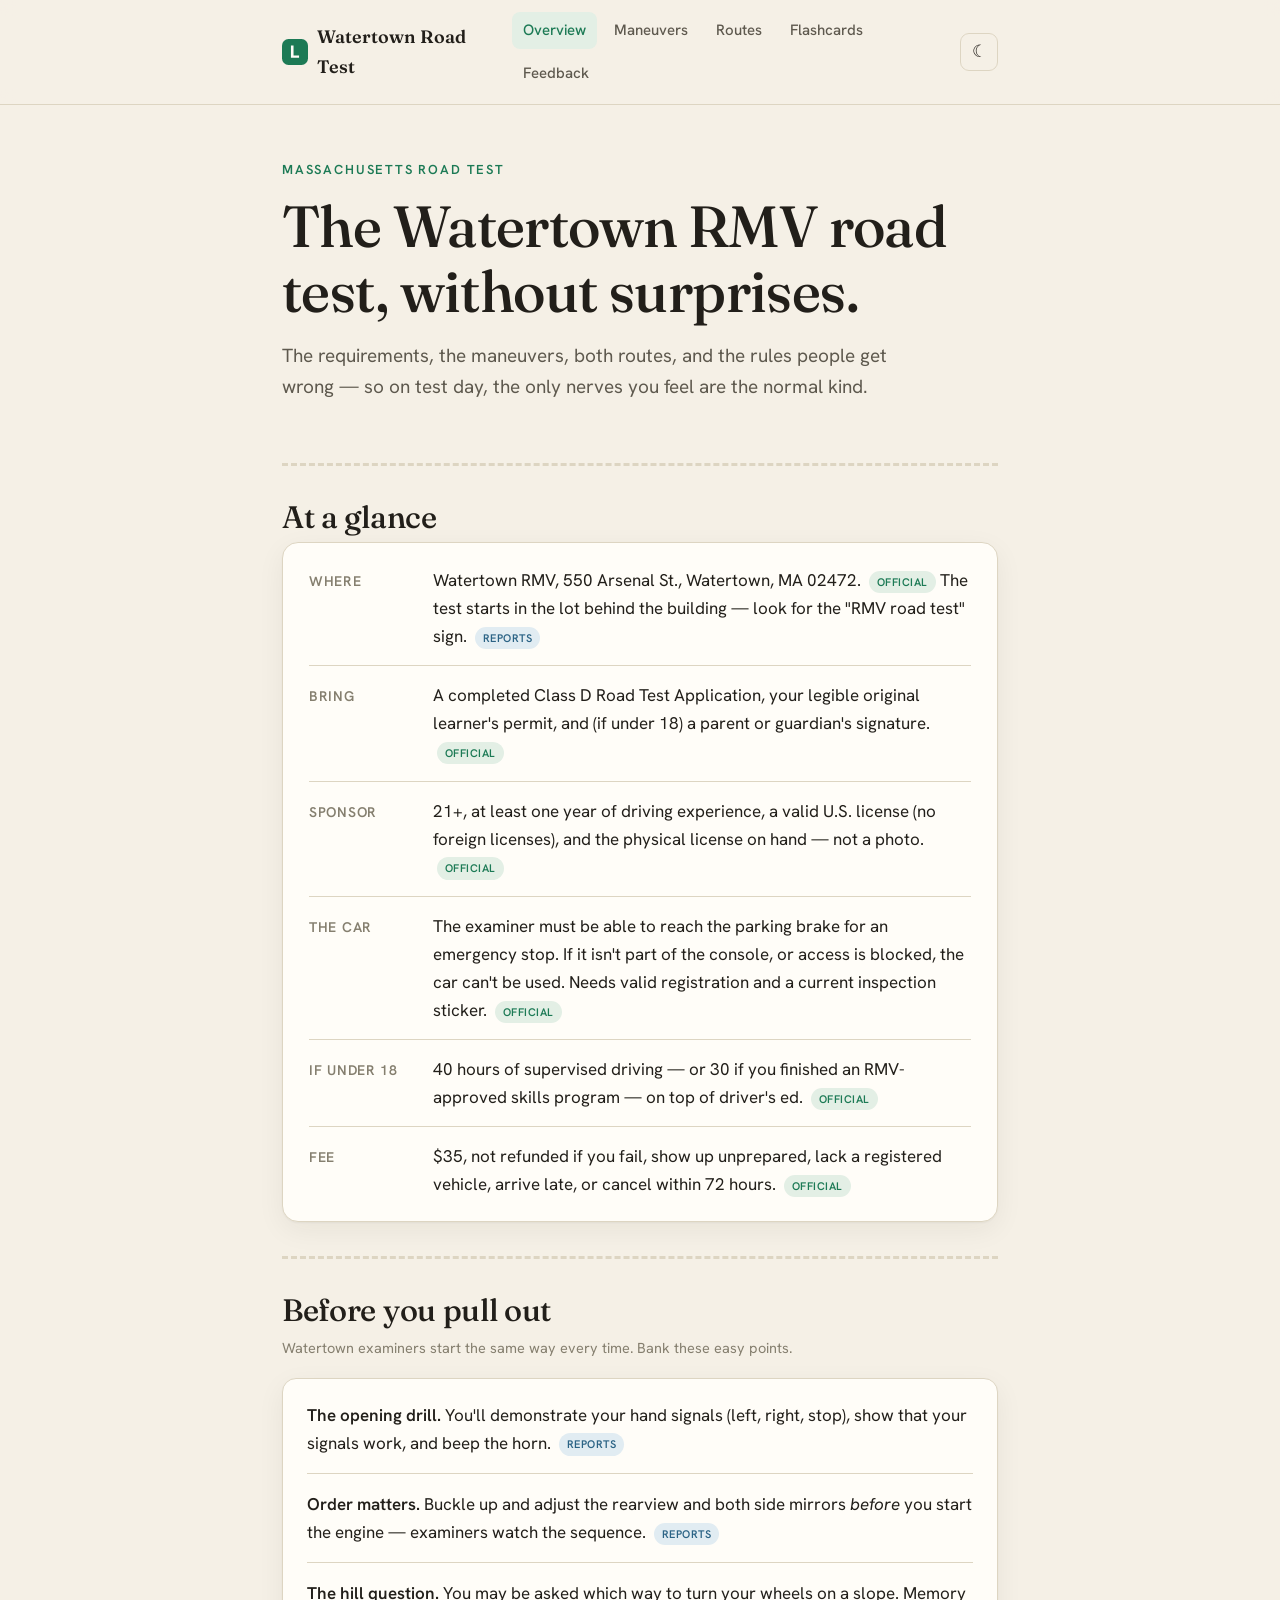
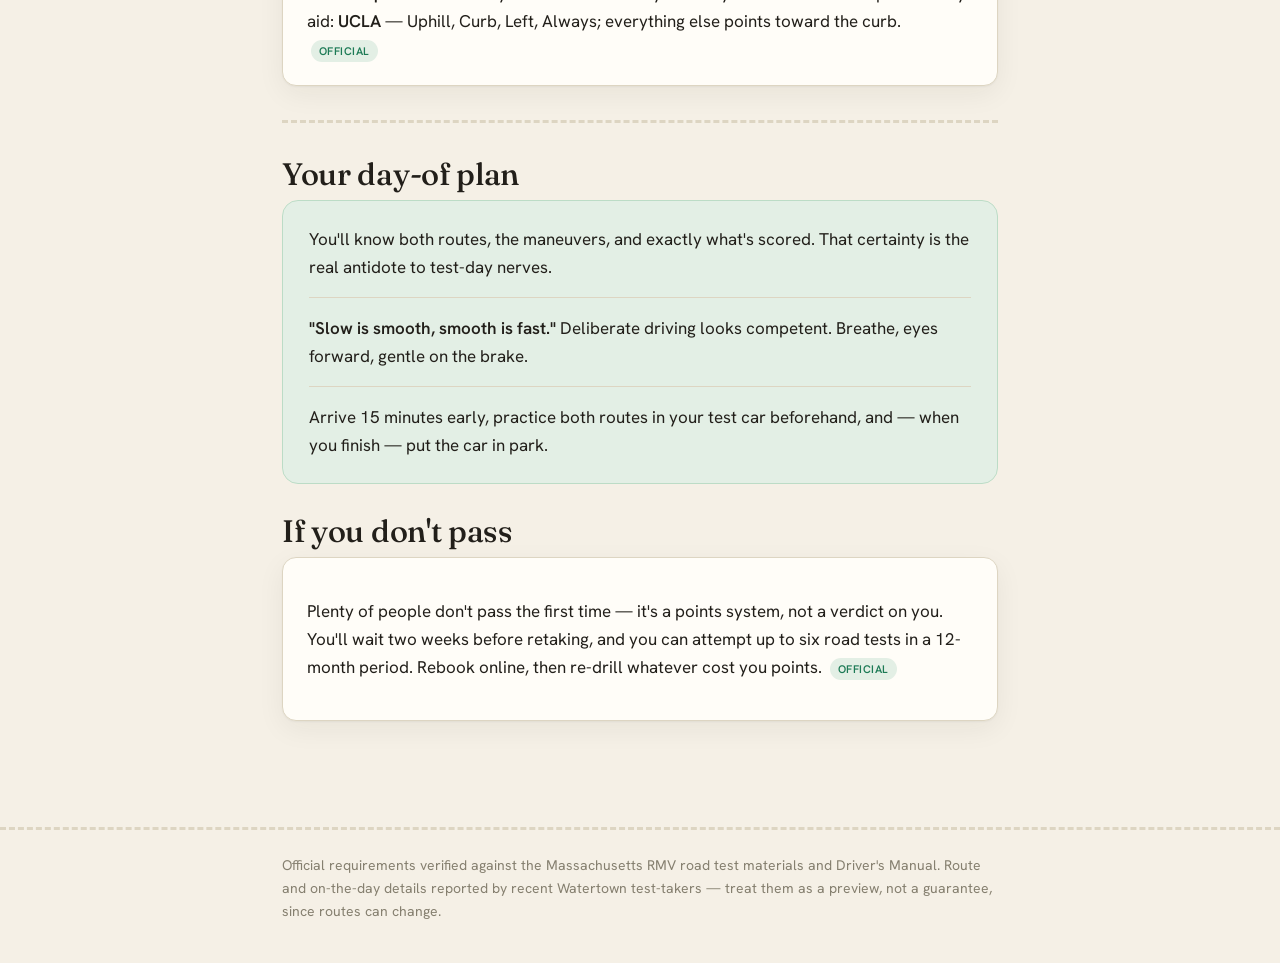
==== index.html @ 4a4996af "didn't realise that code was worked on locally and not part of this repo sop moved the files into th" ====
<!DOCTYPE html>
<html lang="en">
<head>
<meta charset="UTF-8">
<meta name="viewport" content="width=device-width, initial-scale=1.0">
<title>Watertown RMV Road Test Guide — What to Expect</title>
<meta name="description" content="A free, calm, in-depth guide to the Massachusetts road test at the Watertown RMV: requirements, maneuvers, both routes, and the rules people get wrong.">
<!-- Open Graph -->
<meta property="og:type" content="website">
<meta property="og:title" content="Watertown RMV Road Test Guide — What to Expect">
<meta property="og:description" content="Routes, maneuvers, scored items, and car requirements for the Watertown road test — so nerves don't decide your result.">
<meta property="og:image" content="og-image.png">
<meta property="og:url" content="https://USERNAME.github.io/watertown-road-test/">
<link rel="icon" href="favicon.svg" type="image/svg+xml">
<link rel="preconnect" href="https://fonts.googleapis.com">
<link rel="preconnect" href="https://fonts.gstatic.com" crossorigin>
<link href="https://fonts.googleapis.com/css2?family=Fraunces:opsz,wght@9..144,400;9..144,500;9..144,600&family=Hanken+Grotesk:wght@400;500;600&display=swap" rel="stylesheet">
<link rel="stylesheet" href="styles.css">
<script>(function(){try{var t=localStorage.getItem('theme');if(t==='dark'||(!t&&matchMedia('(prefers-color-scheme: dark)').matches)){document.documentElement.setAttribute('data-theme','dark');}}catch(e){}})();</script>
</head>
<body>

<header class="site-header">
  <div class="nav-inner">
    <a class="brand" href="index.html"><img src="favicon.svg" alt=""> Watertown Road Test</a>
    <nav class="site-nav" aria-label="Main">
      <a href="index.html" aria-current="page">Overview</a>
      <a href="maneuvers.html">Maneuvers</a>
      <a href="routes.html">Routes</a>
      <a href="flashcards.html">Flashcards</a>
      <a href="contact.html">Feedback</a>
    </nav>
    <button class="theme-toggle" id="themeToggle" aria-label="Toggle dark mode" aria-pressed="false">&#9790;</button>
  </div>
</header>

<main>
  <div class="wrap">
    <section class="hero reveal">
      <p class="eyebrow">Massachusetts road test</p>
      <h1>The Watertown RMV road test, without surprises.</h1>
      <p class="promise">The requirements, the maneuvers, both routes, and the rules people get wrong — so on test day, the only nerves you feel are the normal kind.</p>
    </section>

    <hr class="lane">

    <section class="reveal" aria-labelledby="glance-h">
      <h2 id="glance-h">At a glance</h2>
      <div class="glance">
        <dl>
          <div class="row"><dt>Where</dt><dd>Watertown RMV, 550 Arsenal St., Watertown, MA 02472. <span class="src off">Official</span> The test starts in the lot behind the building — look for the "RMV road test" sign. <span class="src rep">Reports</span></dd></div>
          <div class="row"><dt>Bring</dt><dd>A completed Class D Road Test Application, your legible original learner's permit, and (if under 18) a parent or guardian's signature. <span class="src off">Official</span></dd></div>
          <div class="row"><dt>Sponsor</dt><dd>21+, at least one year of driving experience, a valid U.S. license (no foreign licenses), and the physical license on hand — not a photo. <span class="src off">Official</span></dd></div>
          <div class="row"><dt>The car</dt><dd>The examiner must be able to reach the parking brake for an emergency stop. If it isn't part of the console, or access is blocked, the car can't be used. Needs valid registration and a current inspection sticker. <span class="src off">Official</span></dd></div>
          <div class="row"><dt>If under 18</dt><dd>40 hours of supervised driving — or 30 if you finished an RMV-approved skills program — on top of driver's ed. <span class="src off">Official</span></dd></div>
          <div class="row"><dt>Fee</dt><dd>$35, not refunded if you fail, show up unprepared, lack a registered vehicle, arrive late, or cancel within 72 hours. <span class="src off">Official</span></dd></div>
        </dl>
      </div>
    </section>

    <hr class="lane">

    <section class="reveal" aria-labelledby="before-h">
      <h2 id="before-h">Before you pull out</h2>
      <p class="sub">Watertown examiners start the same way every time. Bank these easy points.</p>
      <div class="card">
        <ul class="pts">
          <li><b>The opening drill.</b> You'll demonstrate your hand signals (left, right, stop), show that your signals work, and beep the horn. <span class="src rep">Reports</span></li>
          <li><b>Order matters.</b> Buckle up and adjust the rearview and both side mirrors <em>before</em> you start the engine — examiners watch the sequence. <span class="src rep">Reports</span></li>
          <li><b>The hill question.</b> You may be asked which way to turn your wheels on a slope. Memory aid: <b>UCLA</b> — Uphill, Curb, Left, Always; everything else points toward the curb. <span class="src off">Official</span></li>
        </ul>
      </div>
    </section>

    <hr class="lane">

    <section class="reveal" aria-labelledby="day-h">
      <h2 id="day-h">Your day-of plan</h2>
      <div class="calm">
        <ul class="pts">
          <li>You'll know both routes, the maneuvers, and exactly what's scored. That certainty is the real antidote to test-day nerves.</li>
          <li><b>"Slow is smooth, smooth is fast."</b> Deliberate driving looks competent. Breathe, eyes forward, gentle on the brake.</li>
          <li>Arrive 15 minutes early, practice both routes in your test car beforehand, and — when you finish — put the car in park.</li>
        </ul>
      </div>
    </section>

    <section class="reveal" aria-labelledby="fail-h" style="margin-top:24px;">
      <h2 id="fail-h">If you don't pass</h2>
      <div class="card">
        <p style="padding:16px 0;">Plenty of people don't pass the first time — it's a points system, not a verdict on you. You'll wait two weeks before retaking, and you can attempt up to six road tests in a 12-month period. Rebook online, then re-drill whatever cost you points. <span class="src off">Official</span></p>
      </div>
    </section>
  </div>
</main>

<footer class="site-footer">
  <div class="wrap">
    Official requirements verified against the Massachusetts RMV road test materials and Driver's Manual.
    Route and on-the-day details reported by recent Watertown test-takers — treat them as a preview, not a guarantee, since routes can change.
  </div>
</footer>

<script src="theme.js"></script>
</body>
</html>
---- styles.css ----
/* =========================================================================
   Watertown RMV Road Test Guide — shared stylesheet
   Design: warm paper, Fraunces serif headings, green "pass" accent,
   dashed road-lane dividers. Light + dark themes via CSS variables.
   ========================================================================= */

:root{
  --paper:#f5f0e6; --card:#fffdf8; --ink:#221f1a; --soft:#5e594e; --faint:#857f6f;
  --line:#ddd5c2; --go:#1c7a55; --go-soft:#e3efe5; --go-line:#bcdcc6;
  --warn:#9a5d0e; --warn-soft:#f6ead3; --alert:#9e362c; --alert-soft:#f4e1dc;
  --report:#2b6385; --report-soft:#e1ecf2;
  --scored-bg:#1c7a55; --scored-text:#f4faf5; --scored-soft:#cfe7d6;
  --shadow:0 1px 2px rgba(40,35,25,.05),0 8px 28px rgba(40,35,25,.06);
}
:root[data-theme="dark"]{
  --paper:#1a1815; --card:#24211c; --ink:#efeadf; --soft:#bbb4a4; --faint:#8f8878;
  --line:#39342c; --go:#5cc093; --go-soft:#1f3a2c; --go-line:#315a45;
  --warn:#d79a4a; --warn-soft:#3a2f1c; --alert:#e08b80; --alert-soft:#3a241f;
  --report:#7fb4d6; --report-soft:#1e2f3a;
  --scored-bg:#1d6e4e; --scored-text:#f1faf4; --scored-soft:#bfe0cc;
  --shadow:0 1px 2px rgba(0,0,0,.3),0 8px 28px rgba(0,0,0,.35);
}

*{box-sizing:border-box;}
html{scroll-behavior:smooth;}
body{
  margin:0; background:var(--paper); color:var(--ink);
  font-family:"Hanken Grotesk",system-ui,sans-serif; font-size:17px; line-height:1.65;
  -webkit-font-smoothing:antialiased; transition:background .25s ease,color .25s ease;
}
h1,h2,h3{font-family:"Fraunces",Georgia,serif; font-weight:500; line-height:1.12; letter-spacing:-.01em;}
a{color:var(--go);}
.wrap{max-width:760px; margin:0 auto; padding:0 22px;}
.sr-only{position:absolute;width:1px;height:1px;padding:0;margin:-1px;overflow:hidden;clip:rect(0 0 0 0);border:0;}

/* ---- Header / nav (flexbox) ------------------------------------------- */
.site-header{position:sticky; top:0; z-index:20; background:color-mix(in srgb,var(--paper) 88%,transparent);
  backdrop-filter:blur(8px); border-bottom:1px solid var(--line);}
.nav-inner{max-width:760px; margin:0 auto; padding:12px 22px; display:flex; align-items:center; gap:16px;}
.brand{display:flex; align-items:center; gap:9px; font-family:"Fraunces",serif; font-weight:600; font-size:18px; color:var(--ink); text-decoration:none; margin-right:auto;}
.brand img{width:26px; height:26px;}
.site-nav{display:flex; gap:6px; flex-wrap:wrap;}
.site-nav a{text-decoration:none; color:var(--soft); font-size:15px; font-weight:500;
  padding:6px 11px; border-radius:8px; transition:background .15s,color .15s;}
.site-nav a:hover{background:var(--go-soft); color:var(--go);}
.site-nav a[aria-current="page"]{color:var(--go); background:var(--go-soft);}
.theme-toggle{flex:none; background:none; border:1px solid var(--line); color:var(--ink);
  width:38px; height:38px; border-radius:9px; cursor:pointer; font-size:17px; line-height:1;
  display:grid; place-items:center; transition:background .15s,border-color .15s;}
.theme-toggle:hover{background:var(--go-soft); border-color:var(--go-line);}

/* ---- Hero ------------------------------------------------------------- */
.hero{padding:54px 0 26px;}
.eyebrow{font-size:13px; letter-spacing:.14em; text-transform:uppercase; color:var(--go); font-weight:600; margin:0 0 14px;}
.hero h1{font-size:clamp(36px,7.5vw,58px); margin:0 0 16px;}
.promise{font-size:19px; color:var(--soft); margin:0; max-width:32em;}

main{display:block; padding-bottom:70px;}
section{margin:0 0 6px; scroll-margin-top:80px;}
h2{font-size:clamp(24px,5vw,31px); margin:30px 0 8px;}
.sub{color:var(--faint); font-size:14.5px; margin:0 0 18px;}

.lane{height:0; border:0; border-top:3px dashed var(--line); margin:34px 0;}

/* ---- Source badges ---------------------------------------------------- */
.src{display:inline-flex; align-items:center; font-size:11px; font-weight:600; letter-spacing:.04em;
  text-transform:uppercase; padding:2px 8px; border-radius:20px; vertical-align:middle; margin-left:4px; white-space:nowrap;}
.src.off{background:var(--go-soft); color:var(--go);}
.src.rep{background:var(--report-soft); color:var(--report);}

/* ---- Cards ------------------------------------------------------------ */
.card{background:var(--card); border:1px solid var(--line); border-radius:14px; padding:6px 24px; box-shadow:var(--shadow);}
.pts{list-style:none; margin:0; padding:0;}
.pts>li{padding:16px 0; border-bottom:1px solid var(--line);}
.pts>li:last-child{border-bottom:0;}
.pts b{font-weight:600;}

/* At a glance (grid) */
.glance{background:var(--card); border:1px solid var(--line); border-radius:16px; box-shadow:var(--shadow); padding:8px 26px;}
.glance dl{margin:0;}
.glance .row{display:grid; grid-template-columns:108px 1fr; gap:16px; padding:15px 0; border-bottom:1px solid var(--line); align-items:baseline;}
.glance .row:last-child{border-bottom:0;}
.glance dt{color:var(--faint); font-size:14px; font-weight:600; text-transform:uppercase; letter-spacing:.05em;}
.glance dd{margin:0;}
@media(max-width:520px){.glance .row{grid-template-columns:1fr; gap:2px;}}

/* Scored centerpiece */
.scored{background:var(--scored-bg); color:var(--scored-text); border-radius:18px; padding:28px 28px 30px; margin:14px 0; box-shadow:0 10px 34px rgba(28,122,85,.22);}
.scored h2{color:#fff; margin-top:6px;}
.scored .sub{color:var(--scored-soft);}
.scored ul{list-style:none; margin:16px 0 0; padding:0;}
.scored li{display:flex; gap:14px; padding:13px 0; border-top:1px solid rgba(255,255,255,.16); align-items:flex-start;}
.scored li:first-child{border-top:0;}
.check{flex:none; width:24px; height:24px; border-radius:50%; background:rgba(255,255,255,.16); display:grid; place-items:center; margin-top:2px; font-size:14px;}
.scored .note{color:var(--scored-soft); font-size:15px;}
.big{outline:2px solid rgba(255,255,255,.5); outline-offset:5px; border-radius:6px;}

.official-list{columns:2; column-gap:28px; list-style:none; margin:0; padding:0; font-size:15.5px;}
.official-list li{padding:6px 0 6px 20px; position:relative; break-inside:avoid;}
.official-list li::before{content:""; position:absolute; left:0; top:13px; width:7px; height:7px; border-radius:50%; background:var(--go-line);}
@media(max-width:520px){.official-list{columns:1;}}

/* Maneuver accordions */
details{background:var(--card); border:1px solid var(--line); border-radius:14px; margin:0 0 12px; overflow:hidden; box-shadow:var(--shadow);}
summary{cursor:pointer; padding:18px 22px; font-family:"Fraunces",serif; font-size:21px; font-weight:500; list-style:none; display:flex; align-items:center; gap:12px;}
summary::-webkit-details-marker{display:none;}
summary::before{content:""; width:9px; height:9px; border-right:2px solid var(--go); border-bottom:2px solid var(--go); transform:rotate(-45deg); transition:transform .2s; flex:none;}
details[open] summary::before{transform:rotate(45deg);}
details .body{padding:0 22px 20px;}
details .body p{margin:0 0 10px;}
.fail{color:var(--alert); font-weight:500;}

/* Routes */
.routecard{background:var(--card); border:1px solid var(--line); border-radius:14px; box-shadow:var(--shadow); padding:20px 24px; margin:0 0 16px;}
.routecard h3{font-size:20px; margin:0 0 4px;}
.routecard .tagline{color:var(--faint); font-size:14px; margin:0 0 16px;}
ol.route{list-style:none; counter-reset:step; margin:0; padding:0;}
ol.route li{counter-increment:step; position:relative; padding:0 0 22px 48px;}
ol.route li::before{content:counter(step); position:absolute; left:0; top:0; width:30px; height:30px; border-radius:50%; background:var(--go-soft); color:var(--go); border:1px solid var(--go-line); display:grid; place-items:center; font-weight:600; font-size:15px;}
ol.route li::after{content:""; position:absolute; left:14px; top:32px; bottom:2px; width:2px; background:var(--line);}
ol.route li:last-child::after{display:none;}
.caveat{background:var(--report-soft); border-left:3px solid var(--report); border-radius:0 10px 10px 0; padding:13px 18px; color:var(--report); font-size:15px; margin:0 0 22px;}

ol.rank{list-style:none; counter-reset:r; margin:0; padding:0;}
ol.rank li{counter-increment:r; display:flex; gap:16px; align-items:baseline; padding:14px 0; border-bottom:1px solid var(--line);}
ol.rank li:last-child{border-bottom:0;}
ol.rank li::before{content:counter(r); font-family:"Fraunces",serif; font-size:26px; color:var(--alert); font-weight:600; flex:none; width:26px;}

/* Rules Q&A */
.qa{padding:18px 0; border-bottom:1px solid var(--line);}
.qa:last-child{border-bottom:0;}
.qa .q{font-weight:600; margin:0 0 4px;}
.qa .a{margin:0; color:var(--soft);}

.calm{background:var(--go-soft); border-radius:16px; padding:8px 26px; border:1px solid var(--go-line);}

/* ---- Flashcards (grid + flip animation) ------------------------------- */
.flash-grid{display:grid; grid-template-columns:repeat(auto-fill,minmax(240px,1fr)); gap:16px; margin-top:6px;}
.flash{background:transparent; border:0; padding:0; perspective:1000px; height:150px; cursor:pointer; font:inherit; text-align:left;}
.flash-inner{position:relative; width:100%; height:100%; transition:transform .5s cubic-bezier(.2,.7,.2,1); transform-style:preserve-3d;}
.flash[aria-pressed="true"] .flash-inner{transform:rotateY(180deg);}
.flash-face{position:absolute; inset:0; backface-visibility:hidden; border-radius:14px; padding:18px; display:flex; flex-direction:column; justify-content:center; box-shadow:var(--shadow); border:1px solid var(--line);}
.flash-front{background:var(--card);}
.flash-front .label{font-size:12px; text-transform:uppercase; letter-spacing:.08em; color:var(--faint); margin:0 0 8px;}
.flash-front .q{font-family:"Fraunces",serif; font-size:18px; margin:0;}
.flash-back{background:var(--go-soft); border-color:var(--go-line); transform:rotateY(180deg);}
.flash-back p{margin:0; font-size:15px; color:var(--ink);}
.flash .hint{margin-top:auto; font-size:12px; color:var(--faint);}

/* ---- Contact form ----------------------------------------------------- */
.form-card{background:var(--card); border:1px solid var(--line); border-radius:16px; box-shadow:var(--shadow); padding:26px;}
.field{margin:0 0 18px;}
.field label{display:block; font-weight:600; font-size:15px; margin:0 0 6px;}
.field input,.field select,.field textarea{
  width:100%; font:inherit; color:var(--ink); background:var(--paper);
  border:1px solid var(--line); border-radius:10px; padding:11px 13px; transition:border-color .15s,box-shadow .15s;}
.field input:focus,.field select:focus,.field textarea:focus{outline:none; border-color:var(--go); box-shadow:0 0 0 3px var(--go-soft);}
.field .help{font-size:13px; color:var(--faint); margin:5px 0 0;}
.btn{background:var(--go); color:#fff; border:0; border-radius:10px; padding:12px 22px; font:inherit; font-weight:600; cursor:pointer; transition:filter .15s,transform .05s;}
.btn:hover{filter:brightness(1.06);}
.btn:active{transform:translateY(1px);}
.form-status{margin:14px 0 0; font-size:15px; color:var(--go); font-weight:500;}

/* ---- Footer ----------------------------------------------------------- */
.site-footer{border-top:3px dashed var(--line); margin-top:30px;}
.site-footer .wrap{padding-top:24px; padding-bottom:40px; color:var(--faint); font-size:14px;}
.site-footer a{color:var(--go);}

/* ---- Motion & accessibility ------------------------------------------ */
:focus-visible{outline:3px solid var(--go); outline-offset:2px; border-radius:4px;}
@media (prefers-reduced-motion: no-preference){
  .reveal{opacity:0; transform:translateY(14px); animation:rise .7s cubic-bezier(.2,.7,.2,1) forwards;}
  @keyframes rise{to{opacity:1; transform:none;}}
}
@media (prefers-reduced-motion: reduce){
  *{animation-duration:.001ms !important; transition-duration:.001ms !important;}
}
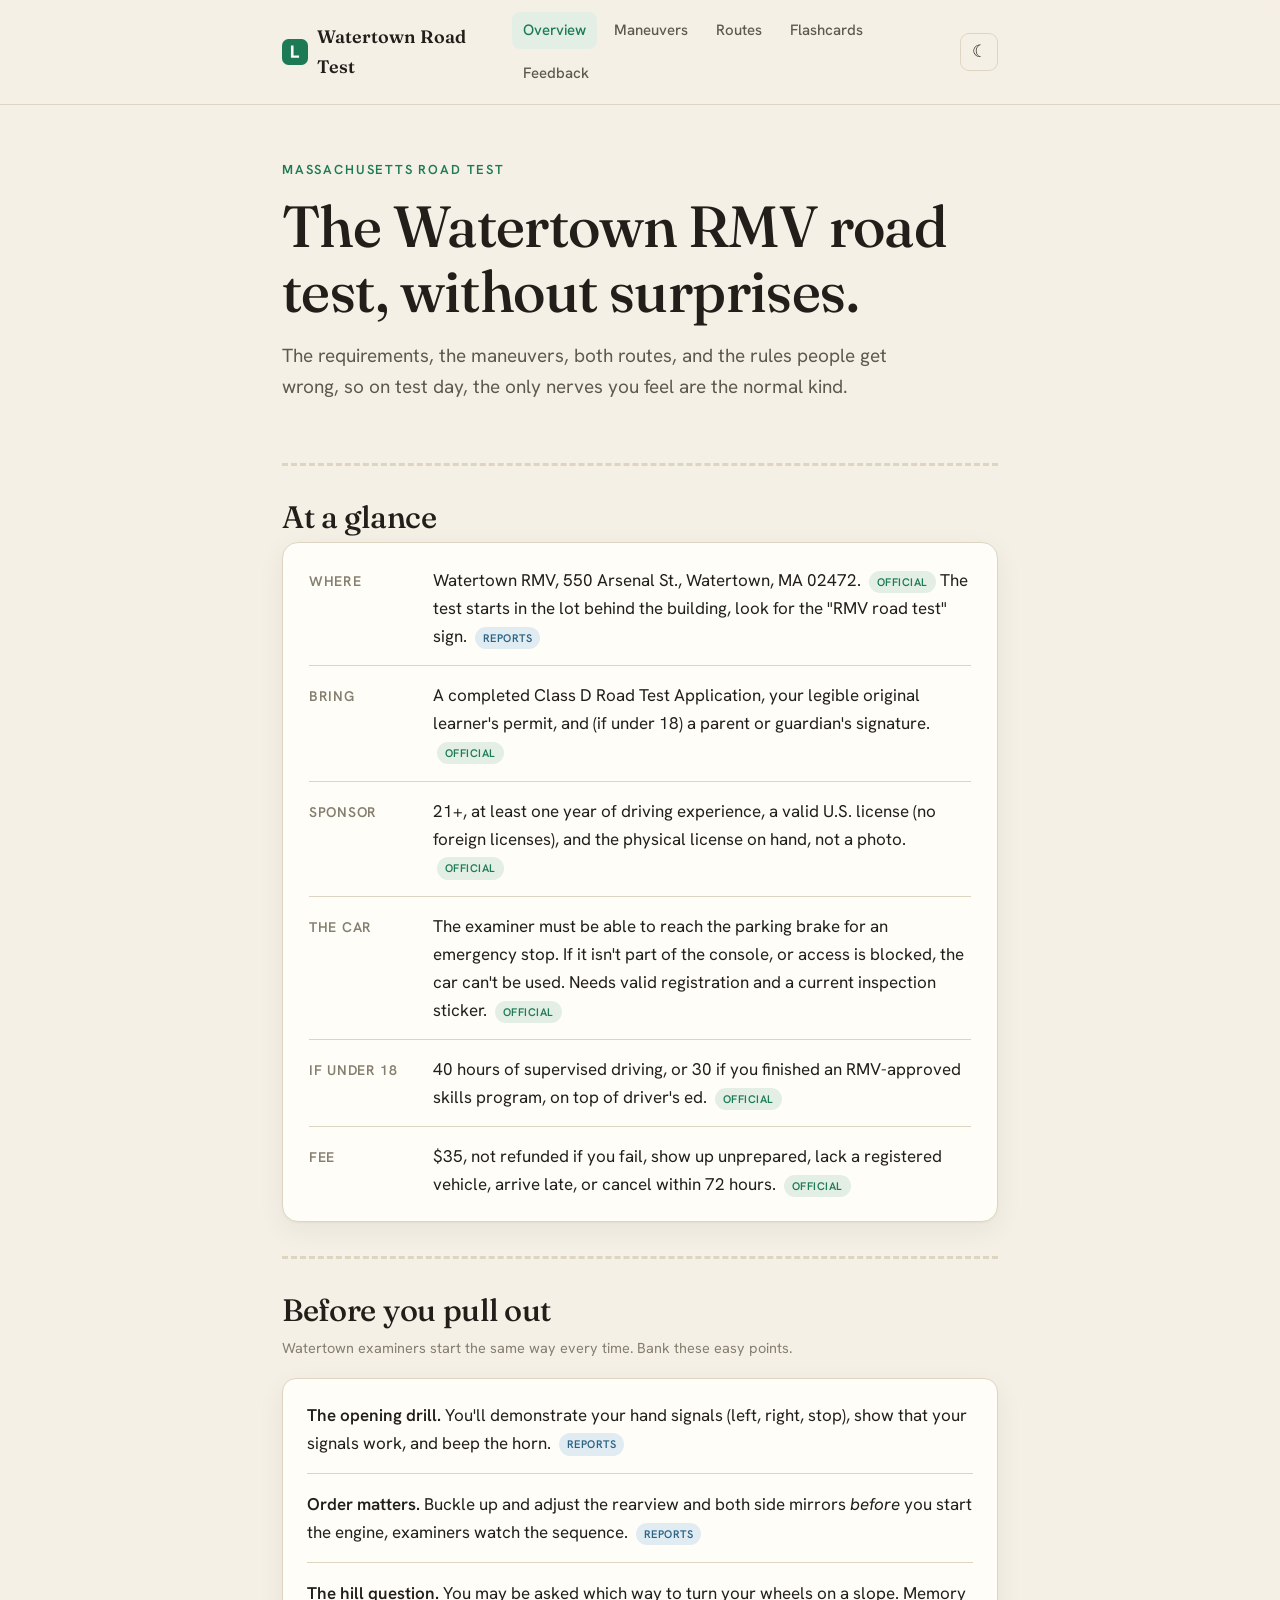
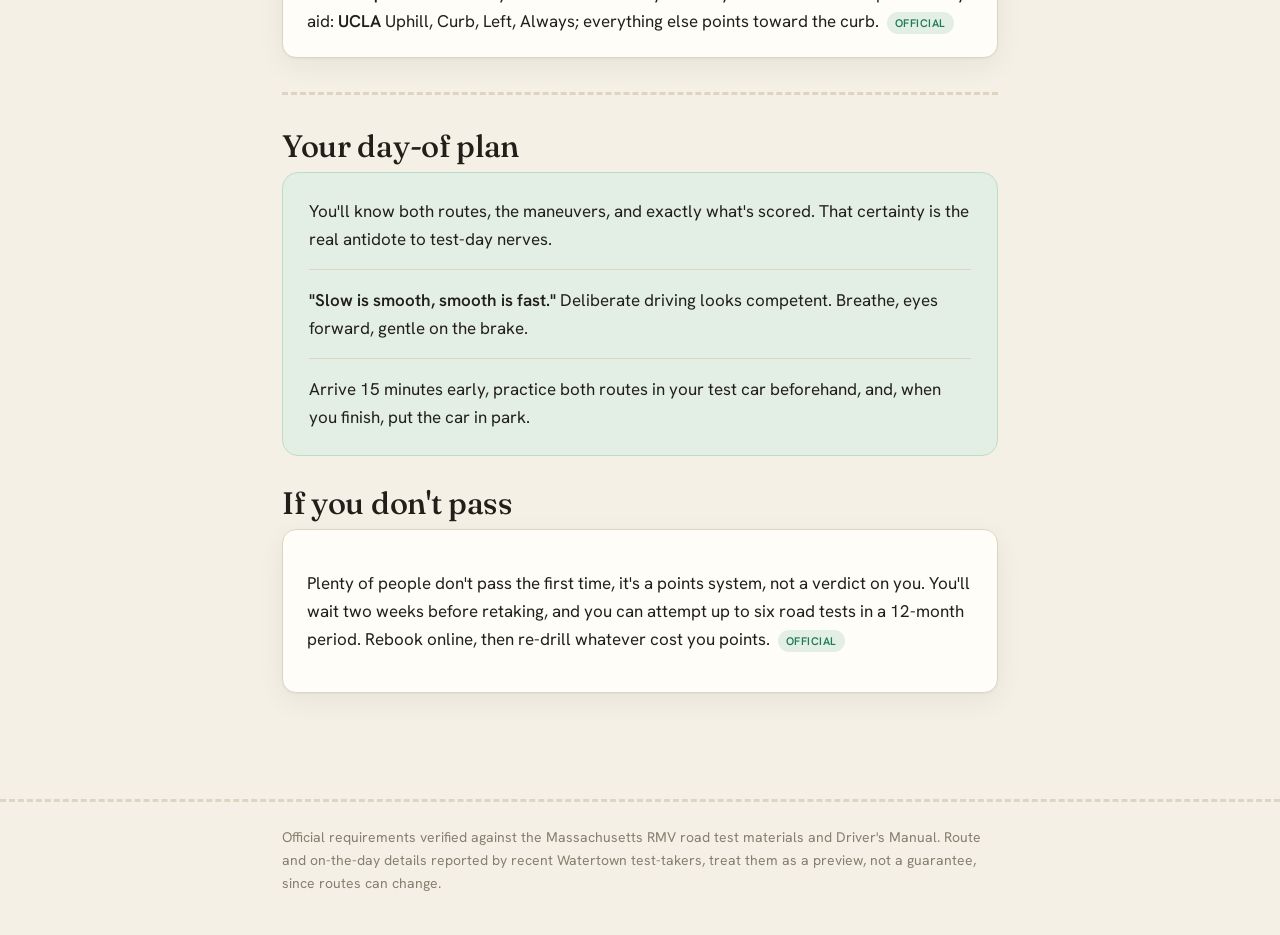
==== commit f35c0a9e: "Made changes to code based off feedback" ====
--- a/index.html
+++ b/index.html
@@ -3,12 +3,12 @@
 <head>
 <meta charset="UTF-8">
 <meta name="viewport" content="width=device-width, initial-scale=1.0">
-<title>Watertown RMV Road Test Guide — What to Expect</title>
+<title>Watertown RMV Road Test Guide, What to Expect</title>
 <meta name="description" content="A free, calm, in-depth guide to the Massachusetts road test at the Watertown RMV: requirements, maneuvers, both routes, and the rules people get wrong.">
-<!-- Open Graph -->
+
 <meta property="og:type" content="website">
-<meta property="og:title" content="Watertown RMV Road Test Guide — What to Expect">
-<meta property="og:description" content="Routes, maneuvers, scored items, and car requirements for the Watertown road test — so nerves don't decide your result.">
+<meta property="og:title" content="Watertown RMV Road Test Guide, What to Expect">
+<meta property="og:description" content="Routes, maneuvers, scored items, and car requirements for the Watertown road test, so nerves don't decide your result.">
 <meta property="og:image" content="og-image.png">
 <meta property="og:url" content="https://USERNAME.github.io/watertown-road-test/">
 <link rel="icon" href="favicon.svg" type="image/svg+xml">
@@ -39,7 +39,7 @@
     <section class="hero reveal">
       <p class="eyebrow">Massachusetts road test</p>
       <h1>The Watertown RMV road test, without surprises.</h1>
-      <p class="promise">The requirements, the maneuvers, both routes, and the rules people get wrong — so on test day, the only nerves you feel are the normal kind.</p>
+      <p class="promise">The requirements, the maneuvers, both routes, and the rules people get wrong, so on test day, the only nerves you feel are the normal kind.</p>
     </section>
 
     <hr class="lane">
@@ -48,11 +48,11 @@
       <h2 id="glance-h">At a glance</h2>
       <div class="glance">
         <dl>
-          <div class="row"><dt>Where</dt><dd>Watertown RMV, 550 Arsenal St., Watertown, MA 02472. <span class="src off">Official</span> The test starts in the lot behind the building — look for the "RMV road test" sign. <span class="src rep">Reports</span></dd></div>
+          <div class="row"><dt>Where</dt><dd>Watertown RMV, 550 Arsenal St., Watertown, MA 02472. <span class="src off">Official</span> The test starts in the lot behind the building, look for the "RMV road test" sign. <span class="src rep">Reports</span></dd></div>
           <div class="row"><dt>Bring</dt><dd>A completed Class D Road Test Application, your legible original learner's permit, and (if under 18) a parent or guardian's signature. <span class="src off">Official</span></dd></div>
-          <div class="row"><dt>Sponsor</dt><dd>21+, at least one year of driving experience, a valid U.S. license (no foreign licenses), and the physical license on hand — not a photo. <span class="src off">Official</span></dd></div>
+          <div class="row"><dt>Sponsor</dt><dd>21+, at least one year of driving experience, a valid U.S. license (no foreign licenses), and the physical license on hand, not a photo. <span class="src off">Official</span></dd></div>
           <div class="row"><dt>The car</dt><dd>The examiner must be able to reach the parking brake for an emergency stop. If it isn't part of the console, or access is blocked, the car can't be used. Needs valid registration and a current inspection sticker. <span class="src off">Official</span></dd></div>
-          <div class="row"><dt>If under 18</dt><dd>40 hours of supervised driving — or 30 if you finished an RMV-approved skills program — on top of driver's ed. <span class="src off">Official</span></dd></div>
+          <div class="row"><dt>If under 18</dt><dd>40 hours of supervised driving, or 30 if you finished an RMV-approved skills program, on top of driver's ed. <span class="src off">Official</span></dd></div>
           <div class="row"><dt>Fee</dt><dd>$35, not refunded if you fail, show up unprepared, lack a registered vehicle, arrive late, or cancel within 72 hours. <span class="src off">Official</span></dd></div>
         </dl>
       </div>
@@ -66,8 +66,8 @@
       <div class="card">
         <ul class="pts">
           <li><b>The opening drill.</b> You'll demonstrate your hand signals (left, right, stop), show that your signals work, and beep the horn. <span class="src rep">Reports</span></li>
-          <li><b>Order matters.</b> Buckle up and adjust the rearview and both side mirrors <em>before</em> you start the engine — examiners watch the sequence. <span class="src rep">Reports</span></li>
-          <li><b>The hill question.</b> You may be asked which way to turn your wheels on a slope. Memory aid: <b>UCLA</b> — Uphill, Curb, Left, Always; everything else points toward the curb. <span class="src off">Official</span></li>
+          <li><b>Order matters.</b> Buckle up and adjust the rearview and both side mirrors <em>before</em> you start the engine, examiners watch the sequence. <span class="src rep">Reports</span></li>
+          <li><b>The hill question.</b> You may be asked which way to turn your wheels on a slope. Memory aid: <b>UCLA</b> Uphill, Curb, Left, Always; everything else points toward the curb. <span class="src off">Official</span></li>
         </ul>
       </div>
     </section>
@@ -80,7 +80,7 @@
         <ul class="pts">
           <li>You'll know both routes, the maneuvers, and exactly what's scored. That certainty is the real antidote to test-day nerves.</li>
           <li><b>"Slow is smooth, smooth is fast."</b> Deliberate driving looks competent. Breathe, eyes forward, gentle on the brake.</li>
-          <li>Arrive 15 minutes early, practice both routes in your test car beforehand, and — when you finish — put the car in park.</li>
+          <li>Arrive 15 minutes early, practice both routes in your test car beforehand, and, when you finish, put the car in park.</li>
         </ul>
       </div>
     </section>
@@ -88,7 +88,7 @@
     <section class="reveal" aria-labelledby="fail-h" style="margin-top:24px;">
       <h2 id="fail-h">If you don't pass</h2>
       <div class="card">
-        <p style="padding:16px 0;">Plenty of people don't pass the first time — it's a points system, not a verdict on you. You'll wait two weeks before retaking, and you can attempt up to six road tests in a 12-month period. Rebook online, then re-drill whatever cost you points. <span class="src off">Official</span></p>
+        <p style="padding:16px 0;">Plenty of people don't pass the first time, it's a points system, not a verdict on you. You'll wait two weeks before retaking, and you can attempt up to six road tests in a 12-month period. Rebook online, then re-drill whatever cost you points. <span class="src off">Official</span></p>
       </div>
     </section>
   </div>
@@ -97,7 +97,7 @@
 <footer class="site-footer">
   <div class="wrap">
     Official requirements verified against the Massachusetts RMV road test materials and Driver's Manual.
-    Route and on-the-day details reported by recent Watertown test-takers — treat them as a preview, not a guarantee, since routes can change.
+    Route and on-the-day details reported by recent Watertown test-takers, treat them as a preview, not a guarantee, since routes can change.
   </div>
 </footer>
 
--- a/styles.css
+++ b/styles.css
@@ -1,9 +1,3 @@
-/* =========================================================================
-   Watertown RMV Road Test Guide — shared stylesheet
-   Design: warm paper, Fraunces serif headings, green "pass" accent,
-   dashed road-lane dividers. Light + dark themes via CSS variables.
-   ========================================================================= */
-
 :root{
   --paper:#f5f0e6; --card:#fffdf8; --ink:#221f1a; --soft:#5e594e; --faint:#857f6f;
   --line:#ddd5c2; --go:#1c7a55; --go-soft:#e3efe5; --go-line:#bcdcc6;
